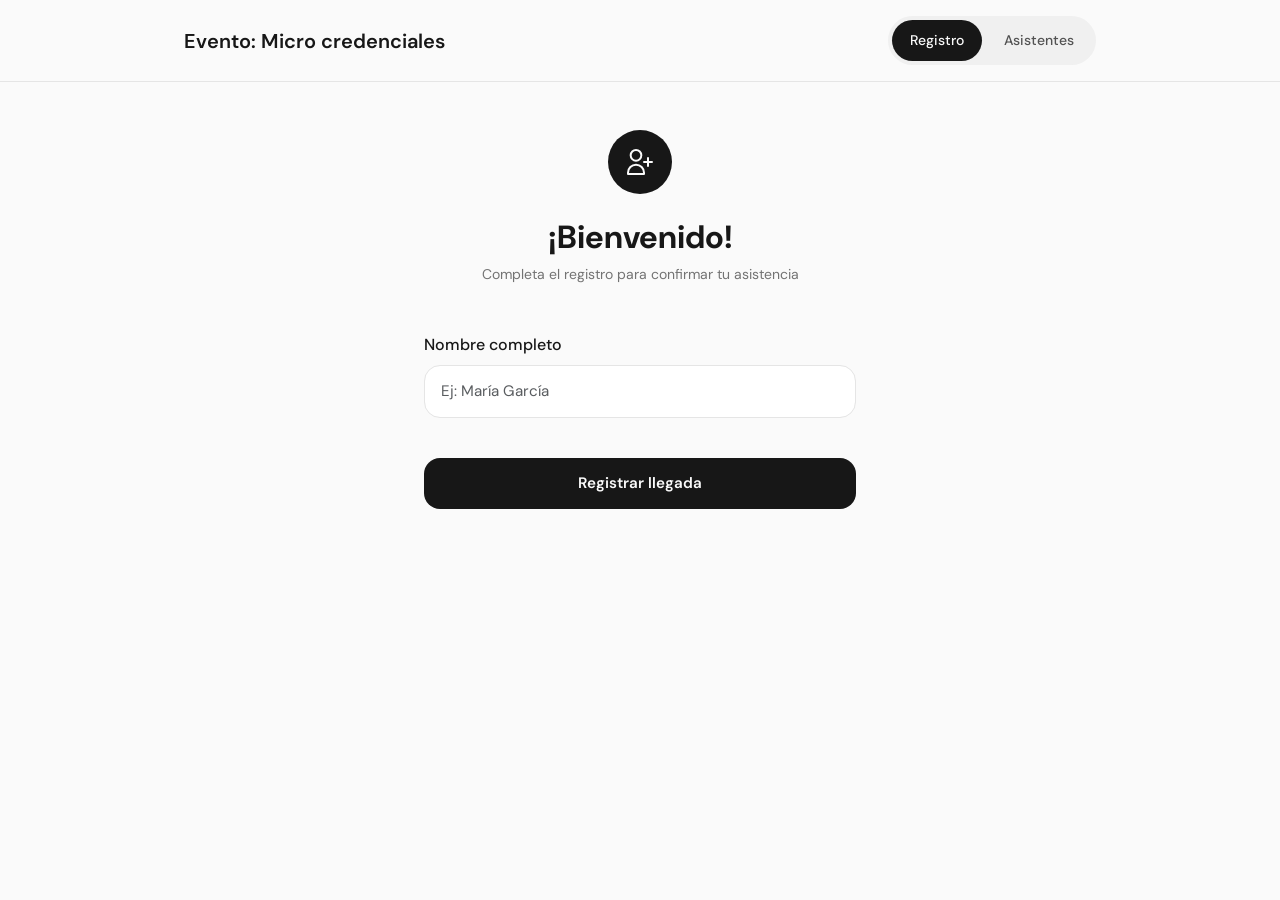
==== index.html @ 3ca51946 "Add files via upload" ====
<!doctype html>
<html lang="es">

<head>
    <meta charset="UTF-8" />
    <meta name="viewport" content="width=device-width, initial-scale=1.0" />
    <title>Registro de Evento</title>

    <link href="https://cdn.jsdelivr.net/npm/bootstrap@5.3.3/dist/css/bootstrap.min.css" rel="stylesheet" />

    <link rel="preconnect" href="https://fonts.googleapis.com" />
    <link rel="preconnect" href="https://fonts.gstatic.com" crossorigin />
    <link href="https://fonts.googleapis.com/css2?family=DM+Sans:wght@400;500;600;700&display=swap" rel="stylesheet" />

    <link rel="icon" href="./assets/icono/GoyitoRegistro.png" type="image/png">

    <link rel="stylesheet" href="estilos.css" />
</head>

<body data-page="registro">
    <div id="app" class="min-vh-100">

        <nav class="navbar-glass sticky-top">
            <div class="container max-w-4xl py-3 px-3 px-md-4">
                <div class="d-flex align-items-center justify-content-between flex-wrap gap-3">
                    <h1 id="nav-title" class="fs-5 fw-semibold m-0">Evento: Micro credenciales</h1>

                    <div class="pill-switch">
                        <a href="index.html" id="btn-registro" class="nav-pill active text-decoration-none">
                            Registro
                        </a>
                        <a href="asistentes.html" id="btn-asistentes" class="nav-pill text-decoration-none">
                            Asistentes
                        </a>
                    </div>
                </div>
            </div>
        </nav>

        <main class="container max-w-md px-3 px-md-4 py-5">
            <div class="text-center mb-5 slide-up">
                <div class="icon-circle mb-4 mx-auto">
                    <svg width="32" height="32" fill="none" stroke="currentColor" viewBox="0 0 24 24">
                        <path stroke-linecap="round" stroke-linejoin="round" stroke-width="1.5"
                            d="M18 9v3m0 0v3m0-3h3m-3 0h-3m-2-5a4 4 0 11-8 0 4 4 0 018 0zM3 20a6 6 0 0112 0v1H3v-1z" />
                    </svg>
                </div>

                <h2 id="welcome-title" class="fw-bold mb-2">¡Bienvenido!</h2>
                <p class="small m-0 text-secondary-custom">
                    Completa el registro para confirmar tu asistencia
                </p>
            </div>

            <!-- Formulario -->
            <form id="registration-form" class="fade-in">
                <div class="mb-4">
                    <label for="nombre" class="form-label fw-medium">Nombre completo</label>
                    <input type="text" id="nombre" class="form-control custom-input" placeholder="Ej: María García"
                        required />
                </div>

                <button id="submit-btn" type="submit" class="submit-btn w-100 mt-3">
                    <span id="btn-text">Registrar llegada</span>
                </button>
            </form>

            <!-- Card de carga -->
            <div id="loading-card" class="d-none text-center py-5 fade-in">
                <div class="success-circle mb-4 mx-auto" style="background-color: #f3f4f6; color: #171717;">
                    <div class="spinner-border" role="status"></div>
                </div>

                <h3 class="fw-bold mb-2">Registrando...</h3>
                <p class="small mb-0 text-secondary-custom">
                    Espera un momento mientras guardamos tu registro
                </p>
            </div>

            <!-- Card de éxito -->
            <div id="success-card" class="d-none text-center py-5 fade-in">
                <div class="success-circle mb-4 mx-auto">
                    <svg width="40" height="40" fill="none" stroke="currentColor" viewBox="0 0 24 24">
                        <path stroke-linecap="round" stroke-linejoin="round" stroke-width="2" d="M5 13l4 4L19 7" />
                    </svg>
                </div>

                <h3 class="fw-bold mb-2">¡Registro exitoso!</h3>
                <p class="small mb-4 text-secondary-custom">
                    La persona fue registrada correctamente
                </p>

                <button type="button" class="soft-btn" onclick="reiniciarRegistro()">
                    Registrar otra persona
                </button>
            </div>

            <!-- Aviso de límite -->
            <div id="limit-warning" class="limit-warning d-none mt-4 fade-in text-center">
                <strong>Límite alcanzado:</strong> Se ha llegado al máximo de 999 registros.
            </div>
        </main>
    </div>

    <script src="app.js"></script>
    <script src="https://cdn.jsdelivr.net/npm/bootstrap@5.3.3/dist/js/bootstrap.bundle.min.js"></script>
</body>

</html>
---- estilos.css ----
:root {
  --bg-color: #fafafa;
  --surface-color: #ffffff;
  --text-color: #171717;
  --primary-color: #171717;
  --secondary-color: #737373;
  --border-color: #e5e5e5;
  --muted-bg: #f0f0f0;
  --success-bg: #dcfce7;
  --success-text: #16a34a;
  --warning-bg: #fef3c7;
  --warning-border: #fcd34d;
  --warning-text: #92400e;
  --danger-bg: #fef2f2;
  --danger-border: #fecaca;
  --danger-text: #dc2626;
}

* {
  font-family: "DM Sans", sans-serif;
  box-sizing: border-box;
}

body {
  background-color: var(--bg-color);
  color: var(--text-color);
}

.max-w-4xl {
  max-width: 960px;
}

.max-w-md {
  max-width: 480px;
}

.max-w-2xl {
  max-width: 720px;
}

.navbar-glass {
  background-color: rgba(250, 250, 250, 0.9);
  backdrop-filter: blur(10px);
  border-bottom: 1px solid var(--border-color);
}

.pill-switch {
  background-color: var(--muted-bg);
  border-radius: 999px;
  padding: 4px;
  display: inline-flex;
  gap: 4px;
}

.nav-pill {
  border: none;
  border-radius: 999px;
  padding: 10px 18px;
  font-size: 0.875rem;
  font-weight: 500;
  background: transparent;
  color: #525252;
  transition: all 0.2s ease;
  display: inline-block;
}

.nav-pill.active {
  background-color: var(--primary-color);
  color: #fafafa !important;
}

.icon-circle {
  width: 64px;
  height: 64px;
  border-radius: 50%;
  display: inline-flex;
  align-items: center;
  justify-content: center;
  background-color: var(--primary-color);
  color: #fafafa;
}

.success-circle {
  width: 80px;
  height: 80px;
  border-radius: 50%;
  display: inline-flex;
  align-items: center;
  justify-content: center;
  background-color: var(--success-bg);
  color: var(--success-text);
}

.empty-circle {
  width: 64px;
  height: 64px;
  border-radius: 50%;
  display: inline-flex;
  align-items: center;
  justify-content: center;
  background-color: var(--muted-bg);
  color: #a3a3a3;
}

.custom-input {
  border-radius: 16px;
  border: 1px solid var(--border-color);
  background-color: var(--surface-color);
  color: var(--text-color);
  padding: 14px 16px;
  font-size: 0.95rem;
  transition: all 0.2s ease;
  box-shadow: none;
}

.custom-input:focus {
  border-color: var(--primary-color);
  box-shadow: 0 0 0 3px rgba(23, 23, 23, 0.1);
}

.submit-btn {
  border: none;
  border-radius: 16px;
  padding: 14px 20px;
  font-size: 0.95rem;
  font-weight: 600;
  background-color: var(--primary-color);
  color: #fafafa;
  transition: all 0.2s ease;
}

.submit-btn:hover {
  filter: brightness(1.15);
}

.soft-btn {
  border: none;
  border-radius: 16px;
  padding: 12px 20px;
  font-size: 0.95rem;
  font-weight: 500;
  background-color: var(--muted-bg);
  color: var(--text-color);
  transition: all 0.2s ease;
}

.soft-btn:hover {
  background-color: #e5e5e5;
}

.live-badge {
  background-color: var(--success-bg);
  color: var(--success-text);
  border-radius: 999px;
  padding: 10px 16px;
  display: inline-flex;
  align-items: center;
  gap: 8px;
  font-size: 0.875rem;
  font-weight: 500;
}

.live-dot {
  width: 8px;
  height: 8px;
  border-radius: 50%;
  background-color: var(--success-text);
  animation: pulse 1.4s infinite;
}

.search-wrapper {
  position: relative;
}

.search-icon {
  position: absolute;
  left: 16px;
  top: 50%;
  transform: translateY(-50%);
  color: #a3a3a3;
  pointer-events: none;
}

.search-input {
  padding-left: 44px;
}

.attendee-item {
  border: 1px solid var(--border-color);
  background-color: var(--surface-color);
  border-radius: 16px;
  padding: 16px;
  display: flex;
  align-items: center;
  gap: 16px;
  transition: all 0.2s ease;
}

.attendee-avatar {
  width: 48px;
  height: 48px;
  border-radius: 50%;
  background-color: var(--primary-color);
  color: #fafafa;
  display: flex;
  align-items: center;
  justify-content: center;
  font-size: 0.875rem;
  font-weight: 700;
  flex-shrink: 0;
}

.time-chip {
  background-color: var(--muted-bg);
  color: #525252;
  border-radius: 999px;
  padding: 6px 12px;
  font-size: 0.75rem;
  font-weight: 500;
  white-space: nowrap;
}

.limit-warning {
  background-color: var(--warning-bg);
  border: 1px solid var(--warning-border);
  color: var(--warning-text);
  border-radius: 16px;
  padding: 16px;
}

.text-secondary-custom {
  color: var(--secondary-color);
}

.text-muted-soft {
  color: #a3a3a3;
}

.toast-inline {
  position: fixed;
  left: 50%;
  bottom: 24px;
  transform: translateX(-50%);
  background-color: var(--danger-bg);
  color: var(--danger-text);
  border: 1px solid var(--danger-border);
  padding: 12px 20px;
  border-radius: 16px;
  font-size: 0.9rem;
  font-weight: 500;
  z-index: 9999;
  animation: fadeIn 0.3s ease-out;
}

.hidden {
  display: none !important;
}

.fade-in {
  animation: fadeIn 0.3s ease-out;
}

.slide-up {
  animation: slideUp 0.4s ease-out;
}

/*Spiner*/
#loading {
  min-height: 260px;
  display: flex;
  flex-direction: column;
  align-items: center;
  justify-content: center;
}

/*Lista de personas*/
.persona-item {
  background-color: #ffffff;
  border: 1px solid #e9e9e9;
  border-radius: 14px;
  padding: 14px 16px;
  font-size: 15px;
  font-weight: 500;
  color: #171717;
  transition: all 0.2s ease;
}

.persona-item:hover {
  background-color: #fcfcfc;
  border-color: #dcdcdc;
}

/*Formateo de fecha*/
.persona-item {
  background-color: #ffffff;
  border: 1px solid #e9e9e9;
  border-radius: 14px;
  padding: 14px 16px;
}

.persona-nombre {
  font-size: 15px;
  font-weight: 600;
  color: #171717;
}

.persona-fecha {
  font-size: 13px;
  color: #737373;
  margin-top: 4px;
}

@keyframes fadeIn {
  from {
    opacity: 0;
    transform: translateY(10px);
  }
  to {
    opacity: 1;
    transform: translateY(0);
  }
}

@keyframes slideUp {
  from {
    opacity: 0;
    transform: translateY(20px);
  }
  to {
    opacity: 1;
    transform: translateY(0);
  }
}

@keyframes pulse {
  0% {
    transform: scale(1);
    opacity: 1;
  }
  50% {
    transform: scale(1.15);
    opacity: 0.6;
  }
  100% {
    transform: scale(1);
    opacity: 1;
  }
}
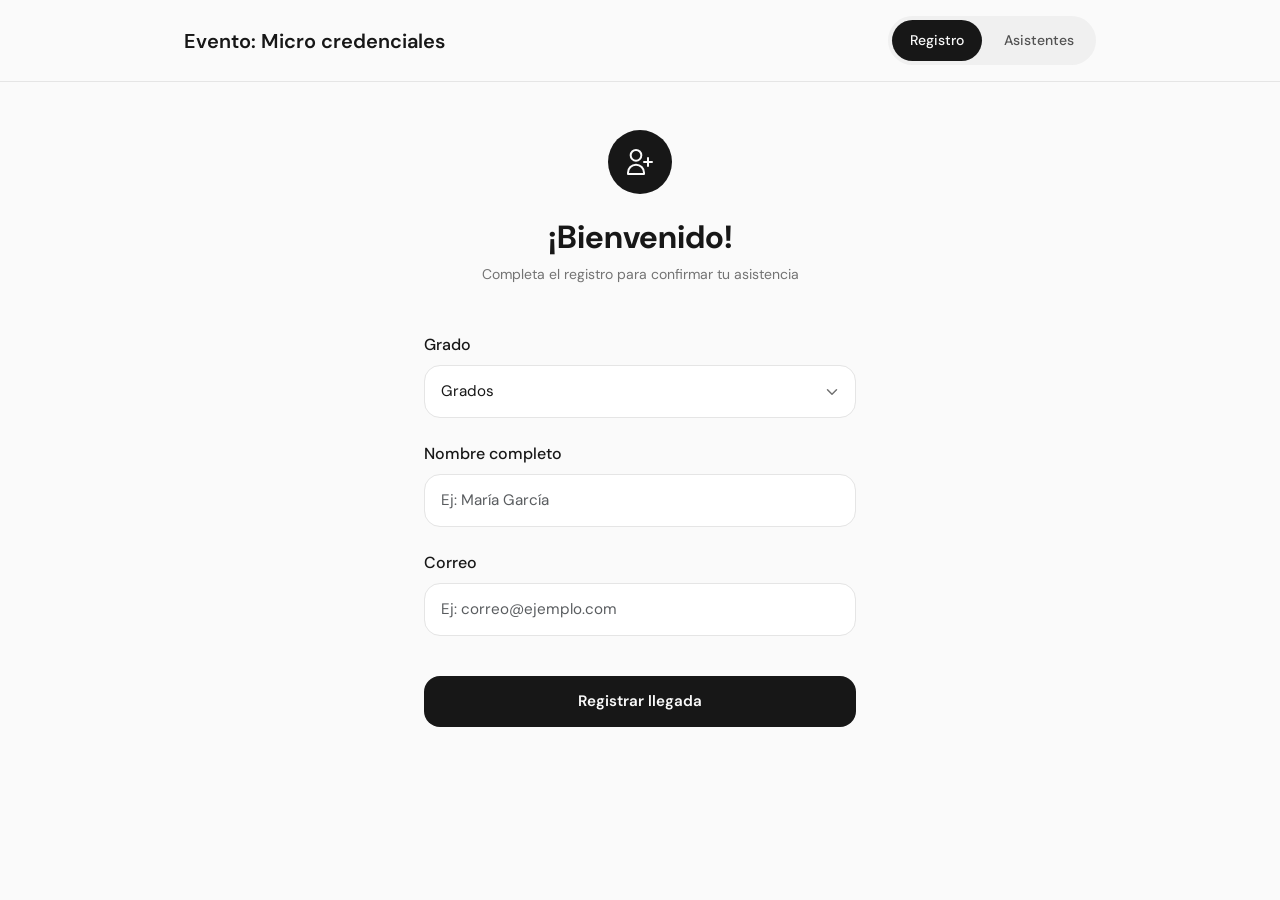
==== commit bd0e1365: "Add files via upload Agregando grados y correo" ====
--- a/index.html
+++ b/index.html
@@ -54,10 +54,49 @@
 
             <!-- Formulario -->
             <form id="registration-form" class="fade-in">
+
+                <div class="mb-4">
+                    <label for="grado" class="form-label fw-medium" >Grado</label>
+                    <select name="" id="grado" class="form-control custom-input" required>
+                        <option selected diseble>Grados</option>
+                        <option value="Alumno">Alumno</option>
+                        <option value="Arq.">Arq.</option>
+                        <option value="Arquitecta">Arquitecta</option>
+                        <option value="Arquitecto">Arquitecto</option>
+                        <option value="C."> C.</option>
+                        <option value="Ciudadano">Ciudadano</option>
+                        <option value="Dr.">Dr.</option>
+                        <option value="Dra.">Dra.</option>
+                        <option value="Egresada">Egresada</option>
+                        <option value="Egresado">Egresado</option>
+                        <option value="Estudiante">Estudiante</option>
+                        <option value="Estudiante de Ingeniería">Estudiante de Ingeniería</option>
+                        <option value="Estudiante de licenciatura">Estudiante de licenciatura</option>
+                        <option value="Ing.">Ing.</option>
+                        <option value="Lic.">Lic.</option>
+                        <option value="lic. en derecho">Lic. en derecho</option>
+                        <option value="Licenciada">Licenciada</option>
+                        <option value="Licenciada en Planificación para el Desarrollo Agropecuario">Licenciada en Planificación para el Desarrollo Agropecuario</option>
+                        <option value="Licenciado">Licenciado</option>
+                        <option value="Licenciatura">Licenciatura</option>
+                        <option value="M. en A.">M. en A.</option>
+                        <option value="M. en I.">M. en I.</option>
+                        <option value="MC.">MC.</option>
+                        <option value="Mtra.">Mtra.</option>
+                        <option value="Mtra. en Arq.">Mtra. en Arq.</option>
+                        <option value="Mtro.">Mtro.</option>
+                    </select>
+                </div>
+
                 <div class="mb-4">
                     <label for="nombre" class="form-label fw-medium">Nombre completo</label>
                     <input type="text" id="nombre" class="form-control custom-input" placeholder="Ej: María García"
                         required />
+                </div>
+
+                <div class="mb-4">
+                    <label for="correo" class="form-label fw-medium">Correo</label>
+                    <input type="email" id="correo" class="form-control custom-input" placeholder="Ej: correo@ejemplo.com" required>
                 </div>
 
                 <button id="submit-btn" type="submit" class="submit-btn w-100 mt-3">
--- a/estilos.css
+++ b/estilos.css
@@ -321,6 +321,24 @@
   }
 }
 
+/*Estilo de select*/
+select.custom-input {
+  appearance: none;
+  -webkit-appearance: none;
+  -moz-appearance: none;
+  background-image: url("data:image/svg+xml,%3Csvg xmlns='http://www.w3.org/2000/svg' width='20' height='20' viewBox='0 0 24 24' fill='none' stroke='%23737373' stroke-width='2' stroke-linecap='round' stroke-linejoin='round'%3E%3Cpath d='m6 9 6 6 6-6'/%3E%3C/svg%3E");
+  background-repeat: no-repeat;
+  background-position: right 14px center;
+  background-size: 18px;
+  padding-right: 42px;
+  cursor: pointer;
+}
+
+select.custom-input:focus {
+  border-color: var(--primary-color);
+  box-shadow: 0 0 0 3px rgba(23, 23, 23, 0.1);
+}
+
 @keyframes slideUp {
   from {
     opacity: 0;
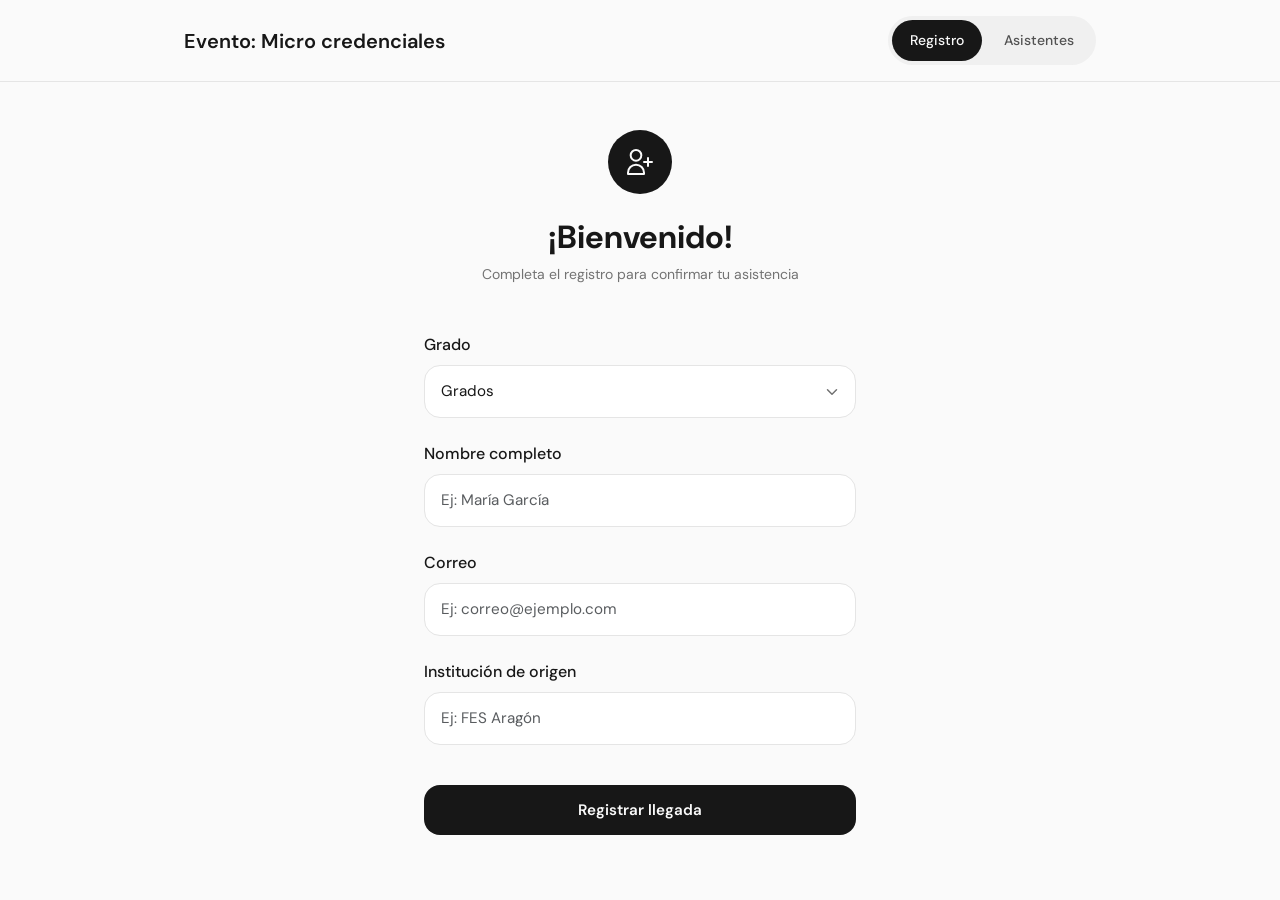
==== commit cccc6b70: "Add files via upload Agregando campo institucion" ====
--- a/index.html
+++ b/index.html
@@ -60,31 +60,15 @@
                     <select name="" id="grado" class="form-control custom-input" required>
                         <option selected diseble>Grados</option>
                         <option value="Alumno">Alumno</option>
-                        <option value="Arq.">Arq.</option>
-                        <option value="Arquitecta">Arquitecta</option>
-                        <option value="Arquitecto">Arquitecto</option>
-                        <option value="C."> C.</option>
-                        <option value="Ciudadano">Ciudadano</option>
-                        <option value="Dr.">Dr.</option>
-                        <option value="Dra.">Dra.</option>
+                        <option value="Alumna">Alumno</option>
                         <option value="Egresada">Egresada</option>
                         <option value="Egresado">Egresado</option>
-                        <option value="Estudiante">Estudiante</option>
-                        <option value="Estudiante de Ingeniería">Estudiante de Ingeniería</option>
-                        <option value="Estudiante de licenciatura">Estudiante de licenciatura</option>
+                        <option value="Lic.">Lic.</option>
                         <option value="Ing.">Ing.</option>
-                        <option value="Lic.">Lic.</option>
-                        <option value="lic. en derecho">Lic. en derecho</option>
-                        <option value="Licenciada">Licenciada</option>
-                        <option value="Licenciada en Planificación para el Desarrollo Agropecuario">Licenciada en Planificación para el Desarrollo Agropecuario</option>
-                        <option value="Licenciado">Licenciado</option>
-                        <option value="Licenciatura">Licenciatura</option>
-                        <option value="M. en A.">M. en A.</option>
-                        <option value="M. en I.">M. en I.</option>
-                        <option value="MC.">MC.</option>
+                        <option value="Mtro.">Mtro.</option>
                         <option value="Mtra.">Mtra.</option>
-                        <option value="Mtra. en Arq.">Mtra. en Arq.</option>
-                        <option value="Mtro.">Mtro.</option>
+                        <option value="Dr.">Dr.</option>
+                        <option value="Dra.">Dra.</option>    
                     </select>
                 </div>
 
@@ -97,6 +81,11 @@
                 <div class="mb-4">
                     <label for="correo" class="form-label fw-medium">Correo</label>
                     <input type="email" id="correo" class="form-control custom-input" placeholder="Ej: correo@ejemplo.com" required>
+                </div>
+
+                <div class="mb-4">
+                    <label for="institucion" class="form-label fw-medium">Institución de origen</label>
+                    <input type="text" id="institucion" class="form-control custom-input" placeholder="Ej: FES Aragón" required>
                 </div>
 
                 <button id="submit-btn" type="submit" class="submit-btn w-100 mt-3">
